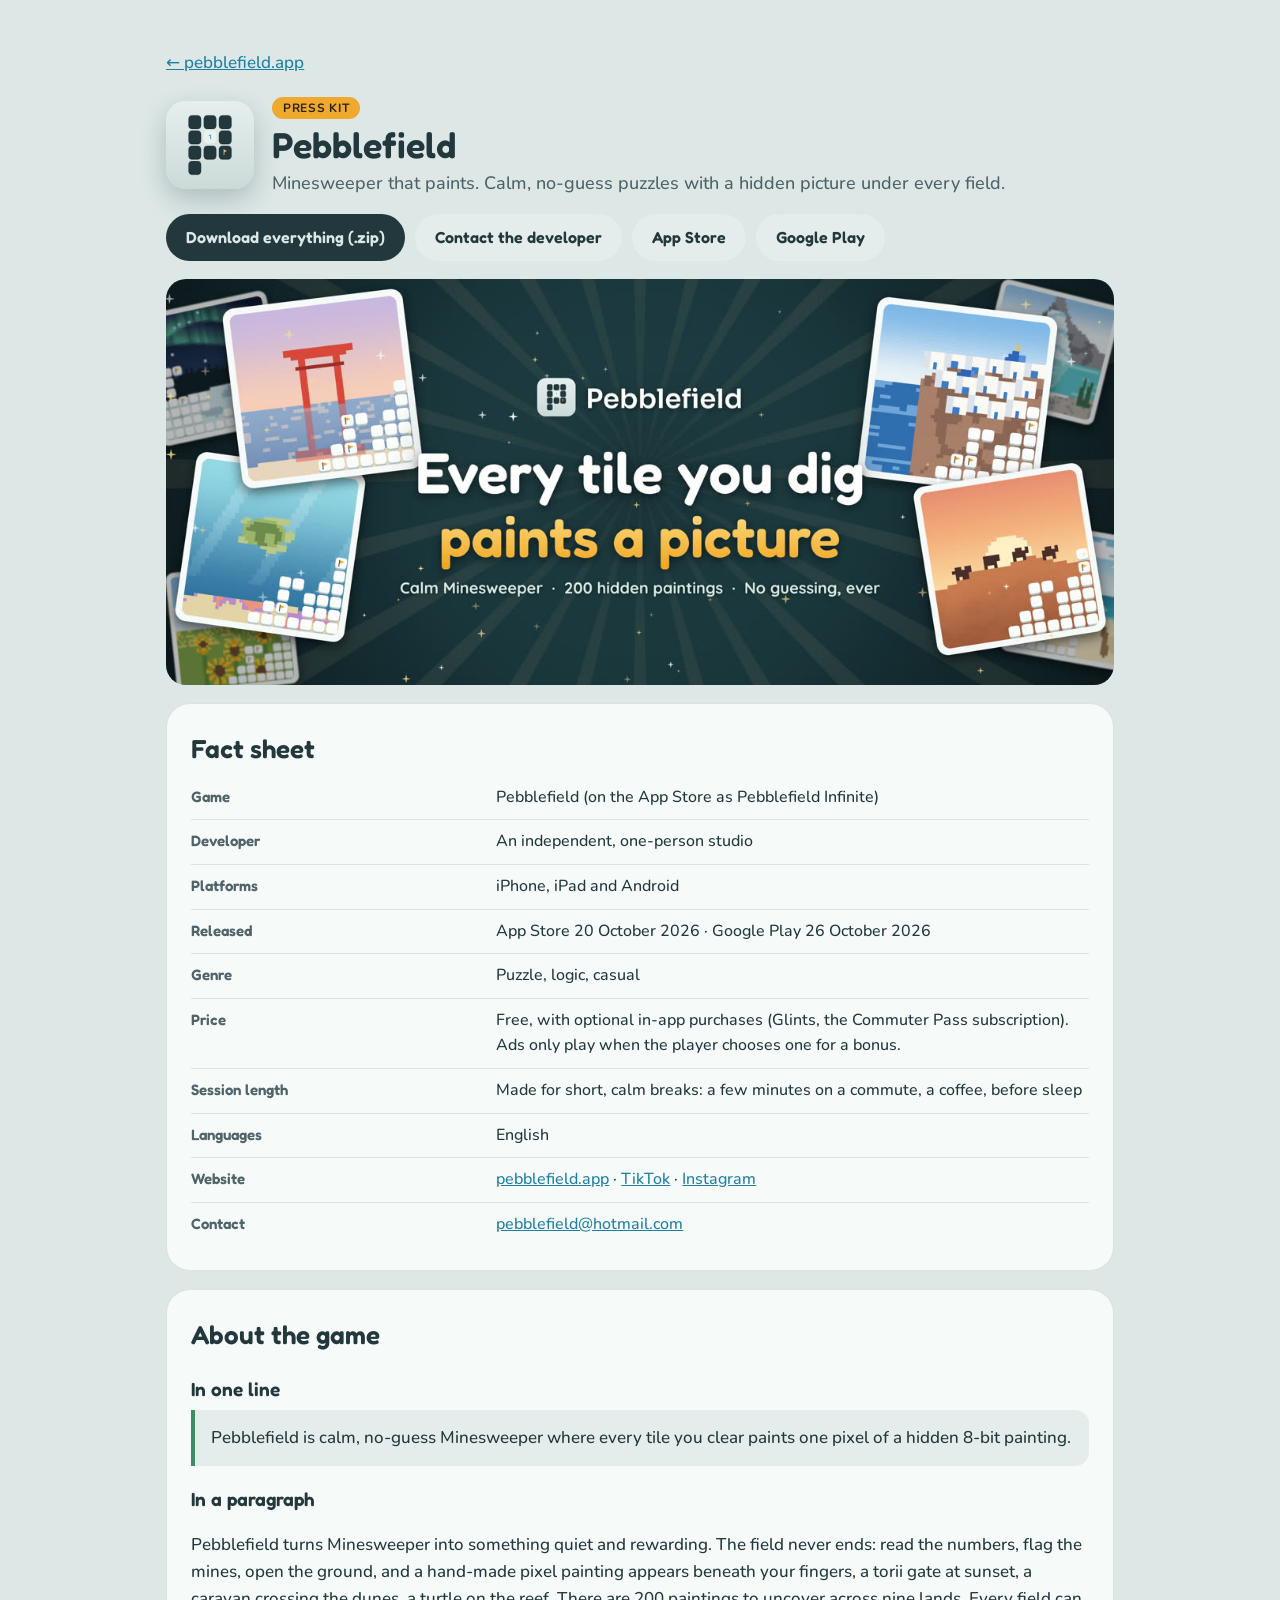
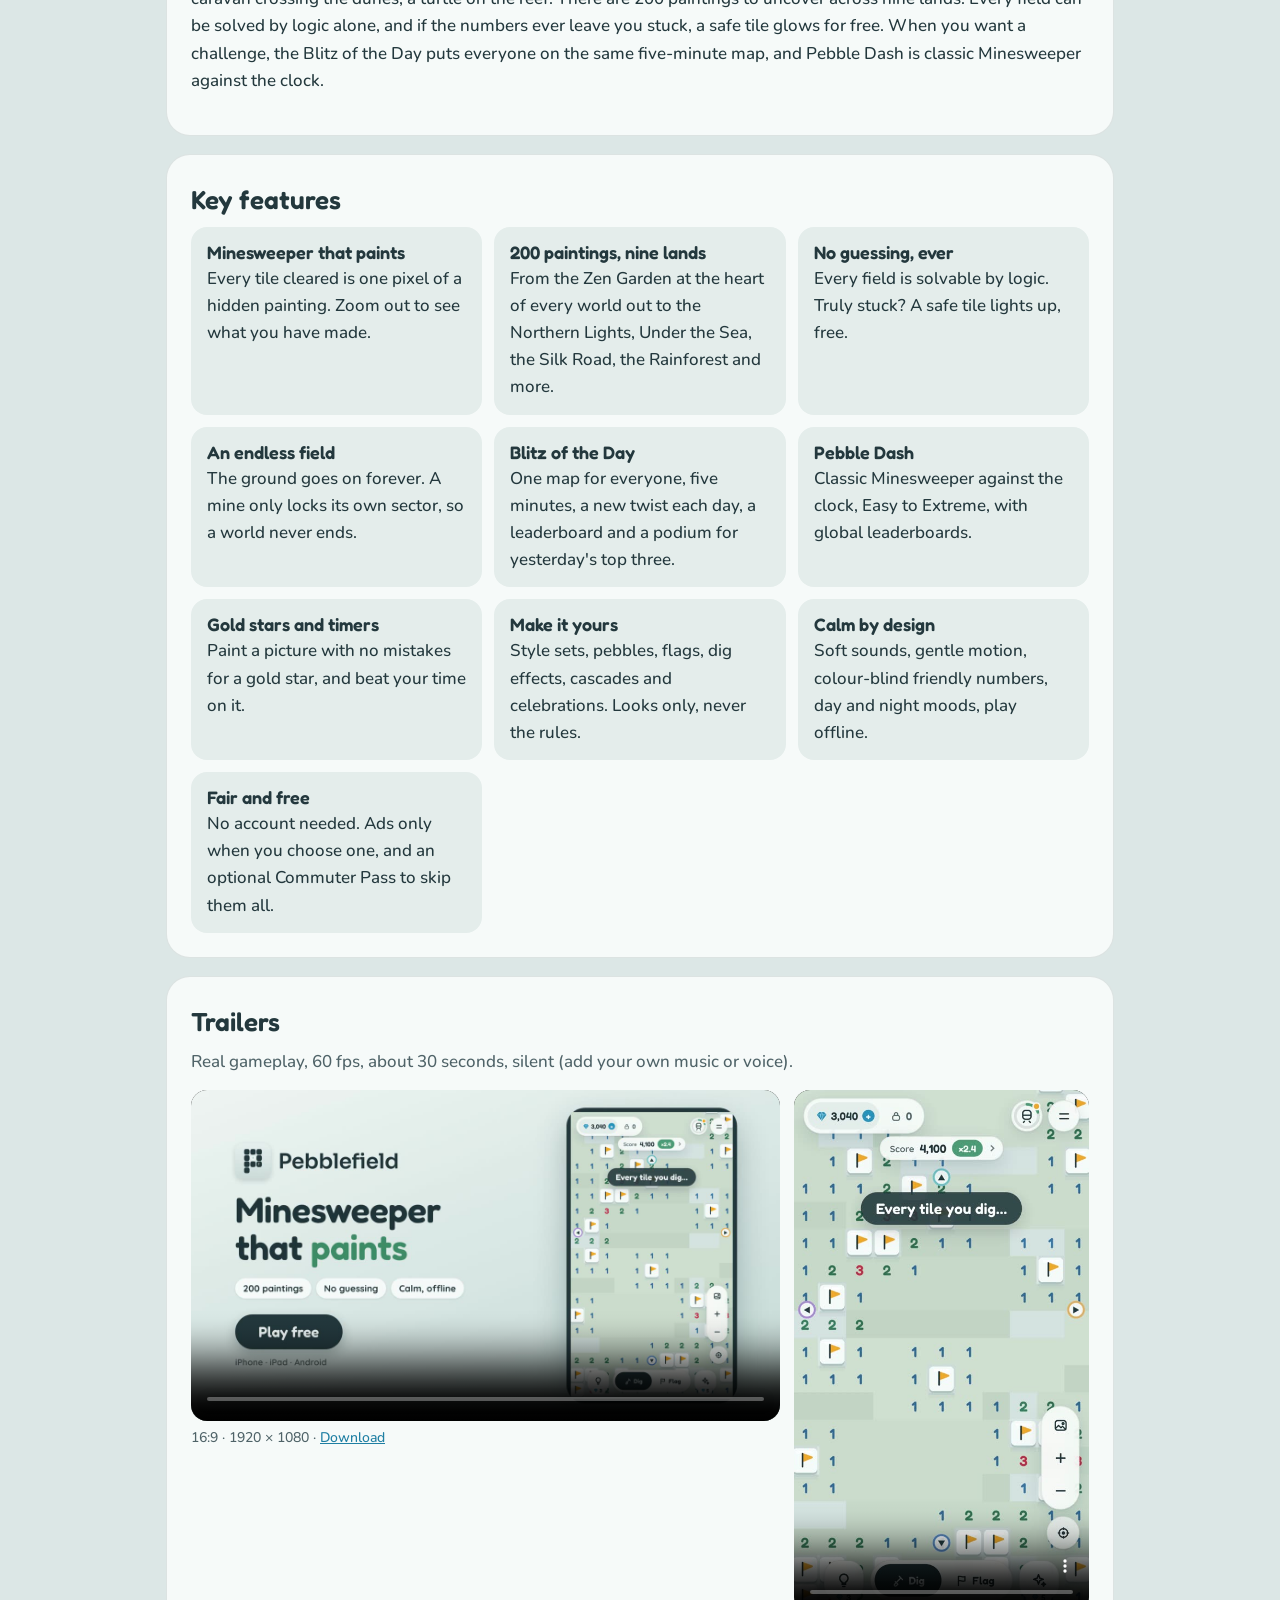
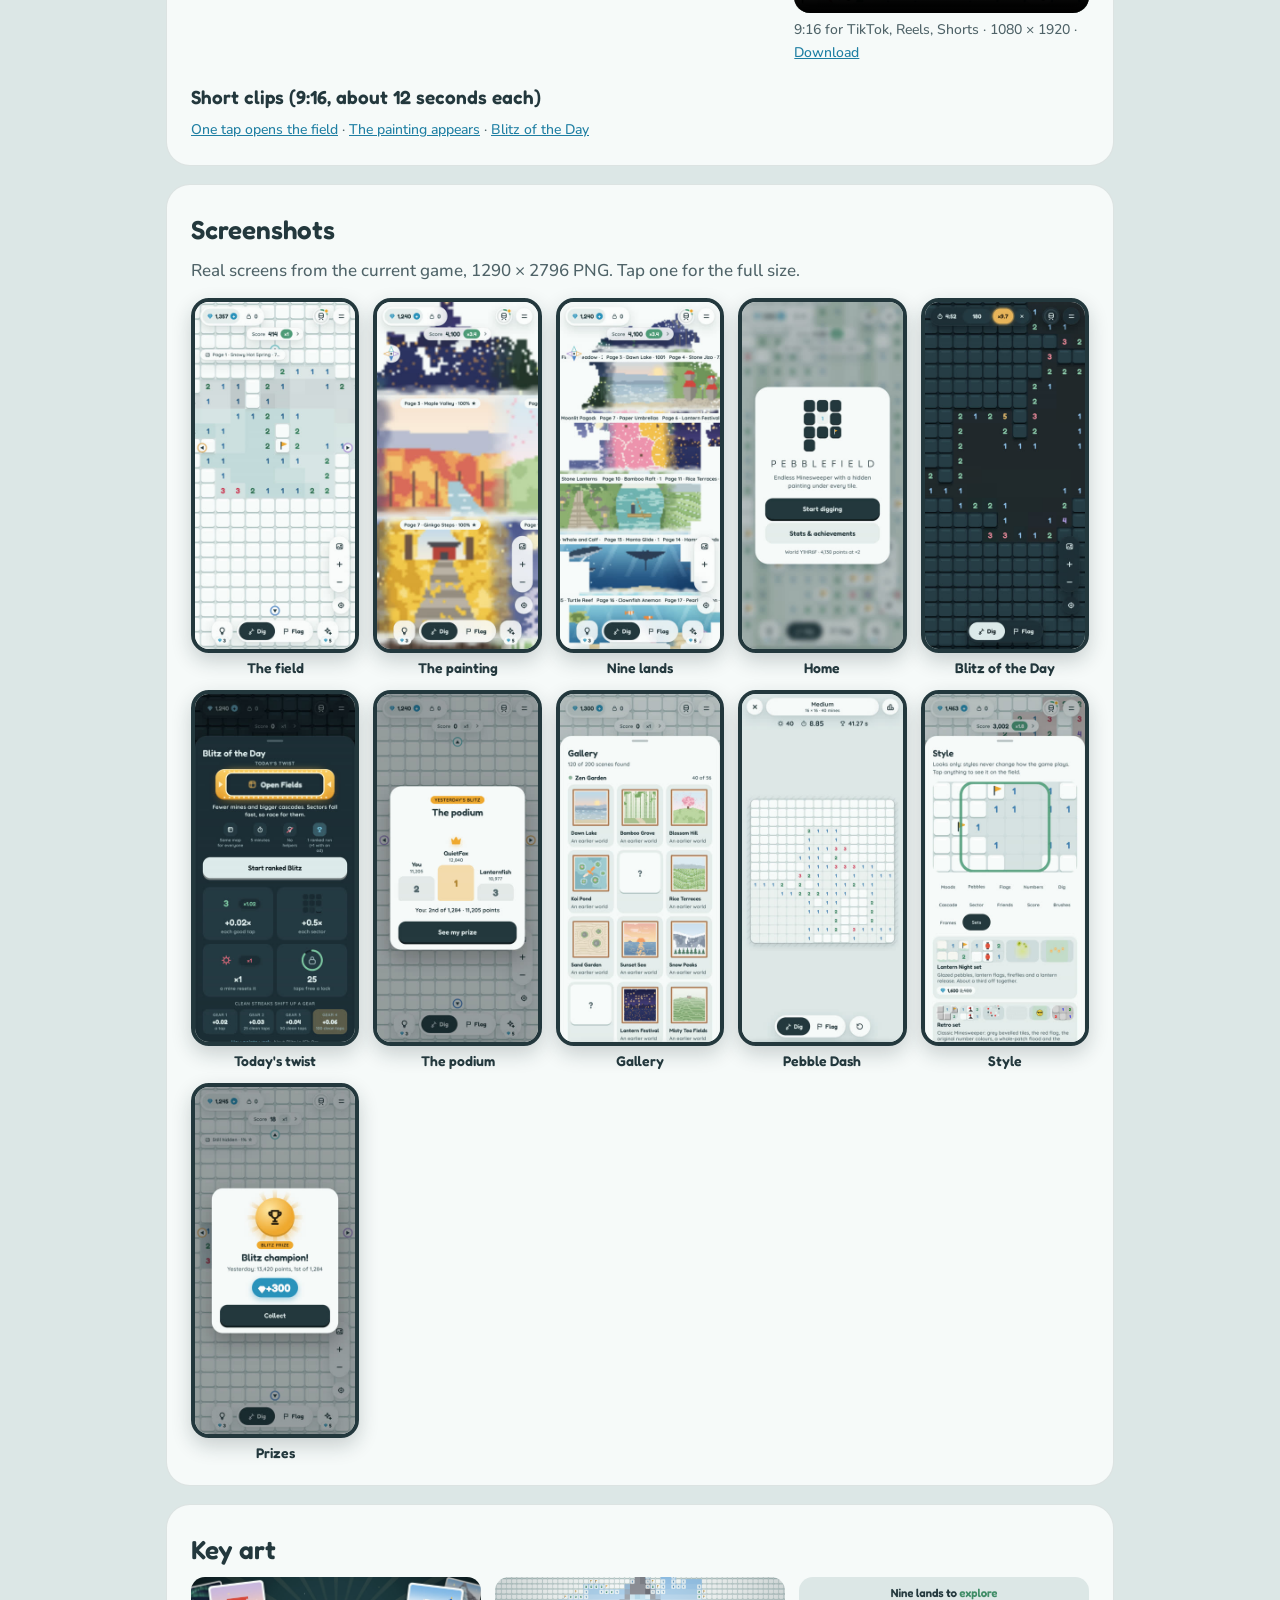
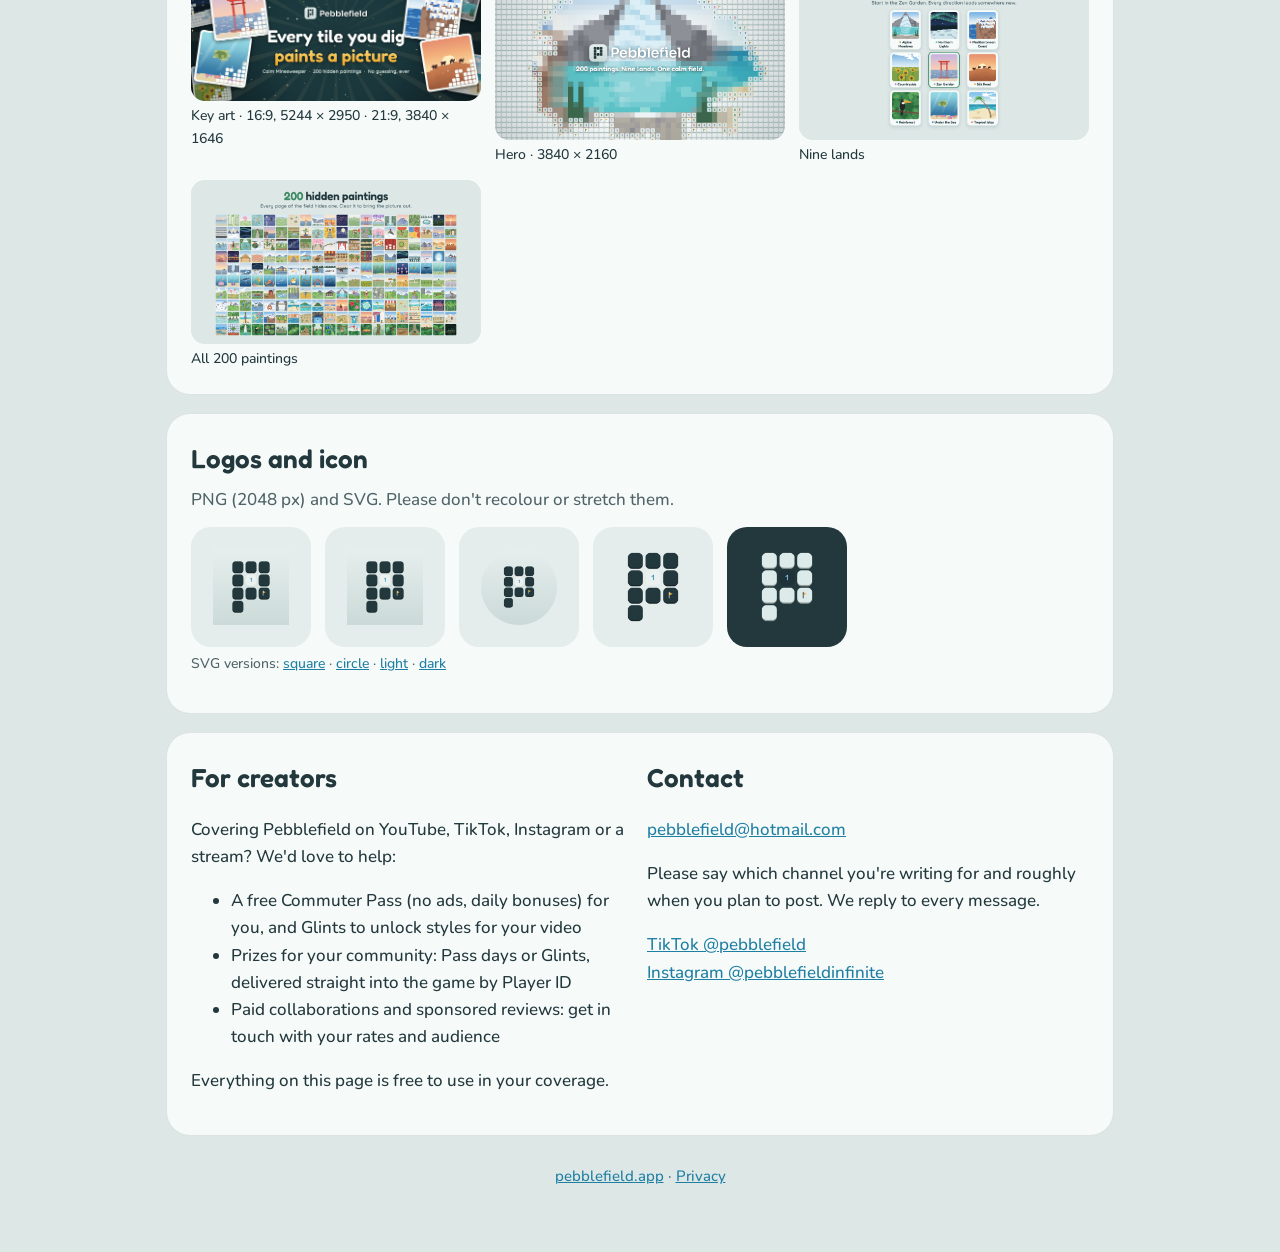
==== press/index.html @ c25037a8 "Press kit page at /press: facts, features, trailers, screenshots, key art, logos, zip Co-Authored-By" ====
<!doctype html>
<html lang="en">
<head>
<meta charset="utf-8">
<meta name="viewport" content="width=device-width, initial-scale=1">
<title>Pebblefield press kit</title>
<meta name="description" content="Press kit for Pebblefield: calm, no-guess Minesweeper that paints a hidden picture. Trailers, screenshots, key art, logos, facts and contact for press, creators and collaborations.">
<link rel="icon" type="image/svg+xml" href="../icon.svg">
<link rel="stylesheet" href="../fonts/fonts.css">
<!-- The press kit (owner, 2026-11-03: "a media pitch kit for requesting collabs or paid advertising reviews"). Every file
     here is free to use in coverage and creator videos. The screens and trailers come from the game repository's
     store/presskit.cjs and store/ads.cjs; the pitch messages to send creators are in the game repository,
     docs/marketing/06-PITCH-KIT.md. -->
<style>
  :root{ --bg:#DCE7E6; --card:#F6FAF9; --ink:#23383D; --muted:#4F6368; --line:rgba(35,56,61,.12); --link:#1F7FA3; --chip:#E4EDEB; --flag:#EFA92E; --sage:#3E8C66; }
  @media (prefers-color-scheme: dark){ :root{ --bg:#0F1A20; --card:#1C2E35; --ink:#DCEBEA; --muted:#A3B8BC; --line:rgba(220,235,234,.12); --link:#7CCFEA; --chip:#243A42; --flag:#E8B55A; --sage:#7FC9A2; } }
  *{ box-sizing:border-box }
  body{ margin:0; background:var(--bg); color:var(--ink); font:500 17px/1.6 Nunito, ui-rounded, -apple-system, system-ui, sans-serif; }
  main{ max-width:980px; margin:0 auto; padding:32px 16px 64px; }
  a{ color:var(--link); }
  h1, h2, h3, .btn, th{ font-family:Fredoka, ui-rounded, system-ui, sans-serif; font-weight:600; }
  h2{ font-size:26px; margin:0 0 6px; } h3{ font-size:19px; margin:18px 0 6px; }
  .sub{ color:var(--muted); margin:0 0 14px; }
  .card{ background:var(--card); border:1px solid var(--line); border-radius:24px; padding:24px; margin-top:18px; }
  .top{ display:flex; align-items:center; gap:18px; flex-wrap:wrap; }
  .top img{ width:88px; height:88px; border-radius:22.5%; box-shadow:0 10px 26px rgba(20,40,45,.22); }
  .top h1{ margin:0; font-size:36px; line-height:1.1; }
  .top p{ margin:4px 0 0; color:var(--muted); font-size:18px; }
  .tag{ display:inline-block; padding:3px 11px; border-radius:99px; background:var(--flag); color:#2A2110; font:700 12px Nunito, sans-serif; letter-spacing:.06em; text-transform:uppercase; margin-bottom:6px; }
  .btns{ display:flex; flex-wrap:wrap; gap:10px; margin-top:16px; }
  .btn{ display:inline-flex; align-items:center; gap:8px; padding:11px 20px; border-radius:99px; background:var(--ink); color:var(--bg); text-decoration:none; font-size:16px; }
  .btn.alt{ background:var(--chip); color:var(--ink); }
  .btn:hover{ filter:brightness(1.1); }
  .hero{ display:block; width:100%; height:auto; border-radius:20px; margin-top:18px; }
  table{ width:100%; border-collapse:collapse; font-size:16px; }
  th{ text-align:left; width:34%; padding:9px 12px 9px 0; vertical-align:top; color:var(--muted); font-size:15px; }
  td{ padding:9px 0; border-top:1px solid var(--line); } tr:first-child td, tr:first-child th{ border-top:0; } th{ border-top:1px solid var(--line); }
  ul.feat{ list-style:none; padding:0; margin:0; display:grid; grid-template-columns:repeat(auto-fill, minmax(260px, 1fr)); gap:12px; }
  ul.feat li{ background:var(--chip); border-radius:16px; padding:14px 16px; }
  ul.feat b{ display:block; font:600 18px Fredoka, ui-rounded, system-ui, sans-serif; margin-bottom:2px; }
  .vids{ display:grid; grid-template-columns:2fr 1fr; gap:14px; align-items:start; }
  @media (max-width:700px){ .vids{ grid-template-columns:1fr; } }
  video{ width:100%; border-radius:16px; background:#000; display:block; }
  .dl{ font-size:14px; margin-top:6px; color:var(--muted); }
  .grid{ display:grid; grid-template-columns:repeat(auto-fill, minmax(150px, 1fr)); gap:14px; }
  .grid a{ text-decoration:none; color:var(--ink); }
  .grid img{ width:100%; display:block; border-radius:18px; border:4px solid var(--ink); box-shadow:0 8px 20px rgba(20,40,45,.2); }
  .grid span{ display:block; text-align:center; font:600 14px Fredoka, sans-serif; margin-top:6px; }
  .art{ display:grid; grid-template-columns:repeat(auto-fill, minmax(280px, 1fr)); gap:14px; }
  .art a{ text-decoration:none; color:var(--ink); } .art img{ width:100%; border-radius:14px; display:block; }
  .art span{ display:block; font-size:14px; margin-top:4px; }
  .logos{ display:flex; flex-wrap:wrap; gap:14px; }
  .logos a{ display:grid; place-items:center; width:120px; height:120px; border-radius:20px; background:var(--chip); text-decoration:none; }
  .logos a.dark{ background:#23383D; } .logos img{ width:76px; height:76px; object-fit:contain; }
  .two{ display:grid; grid-template-columns:1fr 1fr; gap:14px; } @media (max-width:700px){ .two{ grid-template-columns:1fr; } }
  blockquote{ margin:0; padding:14px 16px; border-left:4px solid var(--sage); background:var(--chip); border-radius:0 14px 14px 0; }
  footer{ text-align:center; color:var(--muted); font-size:15px; margin-top:28px; }
</style>
</head>
<body>
<main>
  <p><a href="../">← pebblefield.app</a></p>

  <section class="top">
    <img src="logo/app-icon-1024.png" alt="Pebblefield app icon">
    <div><span class="tag">Press kit</span><h1>Pebblefield</h1><p>Minesweeper that paints. Calm, no-guess puzzles with a hidden picture under every field.</p></div>
  </section>
  <div class="btns">
    <a class="btn" href="pebblefield-press-kit.zip" download>Download everything (.zip)</a>
    <a class="btn alt" href="mailto:pebblefield@hotmail.com?subject=Pebblefield%20press%20%2F%20collab">Contact the developer</a>
    <a class="btn alt" href="https://apps.apple.com/app/id6817978780">App Store</a>
    <a class="btn alt" href="https://play.google.com/store/apps/details?id=com.pebbleadmin.pebblefield">Google Play</a>
  </div>
  <img class="hero" src="thumbs/header.jpg" alt="Every tile you dig paints a picture: Pebblefield key art with eight of its paintings">

  <section class="card">
    <h2>Fact sheet</h2>
    <table>
      <tr><th>Game</th><td>Pebblefield (on the App Store as Pebblefield Infinite)</td></tr>
      <tr><th>Developer</th><td>An independent, one-person studio</td></tr>
      <tr><th>Platforms</th><td>iPhone, iPad and Android</td></tr>
      <tr><th>Released</th><td>App Store 20 October 2026 · Google Play 26 October 2026</td></tr>
      <tr><th>Genre</th><td>Puzzle, logic, casual</td></tr>
      <tr><th>Price</th><td>Free, with optional in-app purchases (Glints, the Commuter Pass subscription). Ads only play when the player chooses one for a bonus.</td></tr>
      <tr><th>Session length</th><td>Made for short, calm breaks: a few minutes on a commute, a coffee, before sleep</td></tr>
      <tr><th>Languages</th><td>English</td></tr>
      <tr><th>Website</th><td><a href="https://pebblefield.app/">pebblefield.app</a> · <a href="https://www.tiktok.com/@pebblefield">TikTok</a> · <a href="https://www.instagram.com/pebblefieldinfinite/">Instagram</a></td></tr>
      <tr><th>Contact</th><td><a href="mailto:pebblefield@hotmail.com">pebblefield@hotmail.com</a></td></tr>
    </table>
  </section>

  <section class="card">
    <h2>About the game</h2>
    <h3>In one line</h3>
    <blockquote>Pebblefield is calm, no-guess Minesweeper where every tile you clear paints one pixel of a hidden 8-bit painting.</blockquote>
    <h3>In a paragraph</h3>
    <p>Pebblefield turns Minesweeper into something quiet and rewarding. The field never ends: read the numbers, flag the mines, open the ground, and a hand-made pixel painting appears beneath your fingers, a torii gate at sunset, a caravan crossing the dunes, a turtle on the reef. There are 200 paintings to uncover across nine lands. Every field can be solved by logic alone, and if the numbers ever leave you stuck, a safe tile glows for free. When you want a challenge, the Blitz of the Day puts everyone on the same five-minute map, and Pebble Dash is classic Minesweeper against the clock.</p>
  </section>

  <section class="card">
    <h2>Key features</h2>
    <ul class="feat">
      <li><b>Minesweeper that paints</b>Every tile cleared is one pixel of a hidden painting. Zoom out to see what you have made.</li>
      <li><b>200 paintings, nine lands</b>From the Zen Garden at the heart of every world out to the Northern Lights, Under the Sea, the Silk Road, the Rainforest and more.</li>
      <li><b>No guessing, ever</b>Every field is solvable by logic. Truly stuck? A safe tile lights up, free.</li>
      <li><b>An endless field</b>The ground goes on forever. A mine only locks its own sector, so a world never ends.</li>
      <li><b>Blitz of the Day</b>One map for everyone, five minutes, a new twist each day, a leaderboard and a podium for yesterday's top three.</li>
      <li><b>Pebble Dash</b>Classic Minesweeper against the clock, Easy to Extreme, with global leaderboards.</li>
      <li><b>Gold stars and timers</b>Paint a picture with no mistakes for a gold star, and beat your time on it.</li>
      <li><b>Make it yours</b>Style sets, pebbles, flags, dig effects, cascades and celebrations. Looks only, never the rules.</li>
      <li><b>Calm by design</b>Soft sounds, gentle motion, colour-blind friendly numbers, day and night moods, play offline.</li>
      <li><b>Fair and free</b>No account needed. Ads only when you choose one, and an optional Commuter Pass to skip them all.</li>
    </ul>
  </section>

  <section class="card">
    <h2>Trailers</h2>
    <p class="sub">Real gameplay, 60 fps, about 30 seconds, silent (add your own music or voice).</p>
    <div class="vids">
      <div><video src="video/pebblefield-trailer-wide.mp4" poster="thumbs/trailer-poster.jpg" controls playsinline preload="none"></video>
        <div class="dl">16:9 · 1920 × 1080 · <a href="video/pebblefield-trailer-wide.mp4" download>Download</a></div></div>
      <div><video src="video/pebblefield-trailer.mp4" poster="thumbs/trailer-v-poster.jpg" controls playsinline preload="none"></video>
        <div class="dl">9:16 for TikTok, Reels, Shorts · 1080 × 1920 · <a href="video/pebblefield-trailer.mp4" download>Download</a></div></div>
    </div>
    <h3>Short clips (9:16, about 12 seconds each)</h3>
    <p class="dl" style="margin:0"><a href="video/pebblefield-cascade.mp4" download>One tap opens the field</a> · <a href="video/pebblefield-painting.mp4" download>The painting appears</a> · <a href="video/pebblefield-blitz.mp4" download>Blitz of the Day</a></p>
  </section>

  <section class="card">
    <h2>Screenshots</h2>
    <p class="sub">Real screens from the current game, 1290 × 2796 PNG. Tap one for the full size.</p>
    <div class="grid">
      <a href="screens/01-field.png" download><img src="thumbs/01-field.jpg" alt="The field mid-game" loading="lazy"><span>The field</span></a>
      <a href="screens/02-painting.png" download><img src="thumbs/02-painting.jpg" alt="Zoomed out: the painting" loading="lazy"><span>The painting</span></a>
      <a href="screens/03-lands.png" download><img src="thumbs/03-lands.jpg" alt="Many paintings across the lands" loading="lazy"><span>Nine lands</span></a>
      <a href="screens/04-home.png" download><img src="thumbs/04-home.jpg" alt="The home screen" loading="lazy"><span>Home</span></a>
      <a href="screens/05-blitz.png" download><img src="thumbs/05-blitz.jpg" alt="Blitz of the Day at night" loading="lazy"><span>Blitz of the Day</span></a>
      <a href="screens/06-twist.png" download><img src="thumbs/06-twist.jpg" alt="The daily twist" loading="lazy"><span>Today's twist</span></a>
      <a href="screens/07-podium.png" download><img src="thumbs/07-podium.jpg" alt="Yesterday's podium" loading="lazy"><span>The podium</span></a>
      <a href="screens/08-gallery.png" download><img src="thumbs/08-gallery.jpg" alt="The gallery" loading="lazy"><span>Gallery</span></a>
      <a href="screens/09-dash.png" download><img src="thumbs/09-dash.jpg" alt="Pebble Dash" loading="lazy"><span>Pebble Dash</span></a>
      <a href="screens/10-style.png" download><img src="thumbs/10-style.jpg" alt="Style sets" loading="lazy"><span>Style</span></a>
      <a href="screens/11-gift.png" download><img src="thumbs/11-gift.jpg" alt="A Blitz prize" loading="lazy"><span>Prizes</span></a>
    </div>
  </section>

  <section class="card">
    <h2>Key art</h2>
    <div class="art">
      <div><a href="art/header-5244x2950.png" download><img src="thumbs/header.jpg" alt="Key art" loading="lazy"></a><span>Key art · <a href="art/header-5244x2950.png" download>16:9, 5244 × 2950</a> · <a href="art/header-3840x1646.png" download>21:9, 3840 × 1646</a></span></div>
      <a href="art/hero-3840x2160.png" download><img src="art/hero-3840x2160.png" alt="Hero art" loading="lazy"><span>Hero · 3840 × 2160</span></a>
      <a href="art/nine-lands.png" download><img src="art/nine-lands.png" alt="Nine lands" loading="lazy"><span>Nine lands</span></a>
      <a href="art/200-paintings.png" download><img src="art/200-paintings.png" alt="All 200 paintings" loading="lazy"><span>All 200 paintings</span></a>
    </div>
  </section>

  <section class="card">
    <h2>Logos and icon</h2>
    <p class="sub">PNG (2048 px) and SVG. Please don't recolour or stretch them.</p>
    <div class="logos">
      <a href="logo/app-icon-1024.png" download title="App icon, 1024 px"><img src="logo/app-icon-1024.png" alt="App icon"></a>
      <a href="logo/pebblefield-logo-square.png" download title="Square"><img src="logo/pebblefield-logo-square.png" alt="Square logo"></a>
      <a href="logo/pebblefield-logo-circle.png" download title="Circle"><img src="logo/pebblefield-logo-circle.png" alt="Circle logo"></a>
      <a href="logo/pebblefield-logo-transparent.png" download title="For light backgrounds"><img src="logo/pebblefield-logo-transparent.png" alt="Logo for light backgrounds"></a>
      <a class="dark" href="logo/pebblefield-logo-transparent-for-dark.png" download title="For dark backgrounds"><img src="logo/pebblefield-logo-transparent-for-dark.png" alt="Logo for dark backgrounds"></a>
    </div>
    <p class="dl">SVG versions: <a href="logo/pebblefield-logo-square.svg" download>square</a> · <a href="logo/pebblefield-logo-circle.svg" download>circle</a> · <a href="logo/pebblefield-logo-transparent.svg" download>light</a> · <a href="logo/pebblefield-logo-transparent-for-dark.svg" download>dark</a></p>
  </section>

  <section class="card two">
    <div><h2>For creators</h2>
      <p>Covering Pebblefield on YouTube, TikTok, Instagram or a stream? We'd love to help:</p>
      <ul>
        <li>A free Commuter Pass (no ads, daily bonuses) for you, and Glints to unlock styles for your video</li>
        <li>Prizes for your community: Pass days or Glints, delivered straight into the game by Player ID</li>
        <li>Paid collaborations and sponsored reviews: get in touch with your rates and audience</li>
      </ul>
      <p>Everything on this page is free to use in your coverage.</p></div>
    <div><h2>Contact</h2>
      <p><a href="mailto:pebblefield@hotmail.com?subject=Pebblefield%20press%20%2F%20collab">pebblefield@hotmail.com</a></p>
      <p>Please say which channel you're writing for and roughly when you plan to post. We reply to every message.</p>
      <p><a href="https://www.tiktok.com/@pebblefield">TikTok @pebblefield</a><br><a href="https://www.instagram.com/pebblefieldinfinite/">Instagram @pebblefieldinfinite</a></p></div>
  </section>

  <footer><a href="../">pebblefield.app</a> · <a href="../privacy.html">Privacy</a></footer>
</main>
<!-- Cloudflare Web Analytics (owner, 2026-11-02): visit counts with no cookies and nothing personal kept -->
<script type='module' src='https://static.cloudflareinsights.com/beacon.min.js' data-cf-beacon='{"token": "e2d4162d331c40efa3f43cd73ddec958"}'></script>
</body>
</html>
---- fonts/fonts.css ----
/* The game's own fonts, served from this site (no Google Fonts requests). All three are SIL Open Font License 1.1. */
@font-face{ font-family:Fredoka; font-weight:600; font-display:swap; src:url(fredoka-latin-600-normal.woff2) format('woff2'); }
@font-face{ font-family:Fredoka; font-weight:700; font-display:swap; src:url(fredoka-latin-700-normal.woff2) format('woff2'); }
@font-face{ font-family:Nunito; font-weight:500; font-display:swap; src:url(nunito-latin-500-normal.woff2) format('woff2'); }
@font-face{ font-family:Nunito; font-weight:700; font-display:swap; src:url(nunito-latin-700-normal.woff2) format('woff2'); }
@font-face{ font-family:Nunito; font-weight:800; font-display:swap; src:url(nunito-latin-800-normal.woff2) format('woff2'); }
@font-face{ font-family:Sora; font-weight:300; font-display:swap; src:url(sora-latin-300-normal.woff2) format('woff2'); }
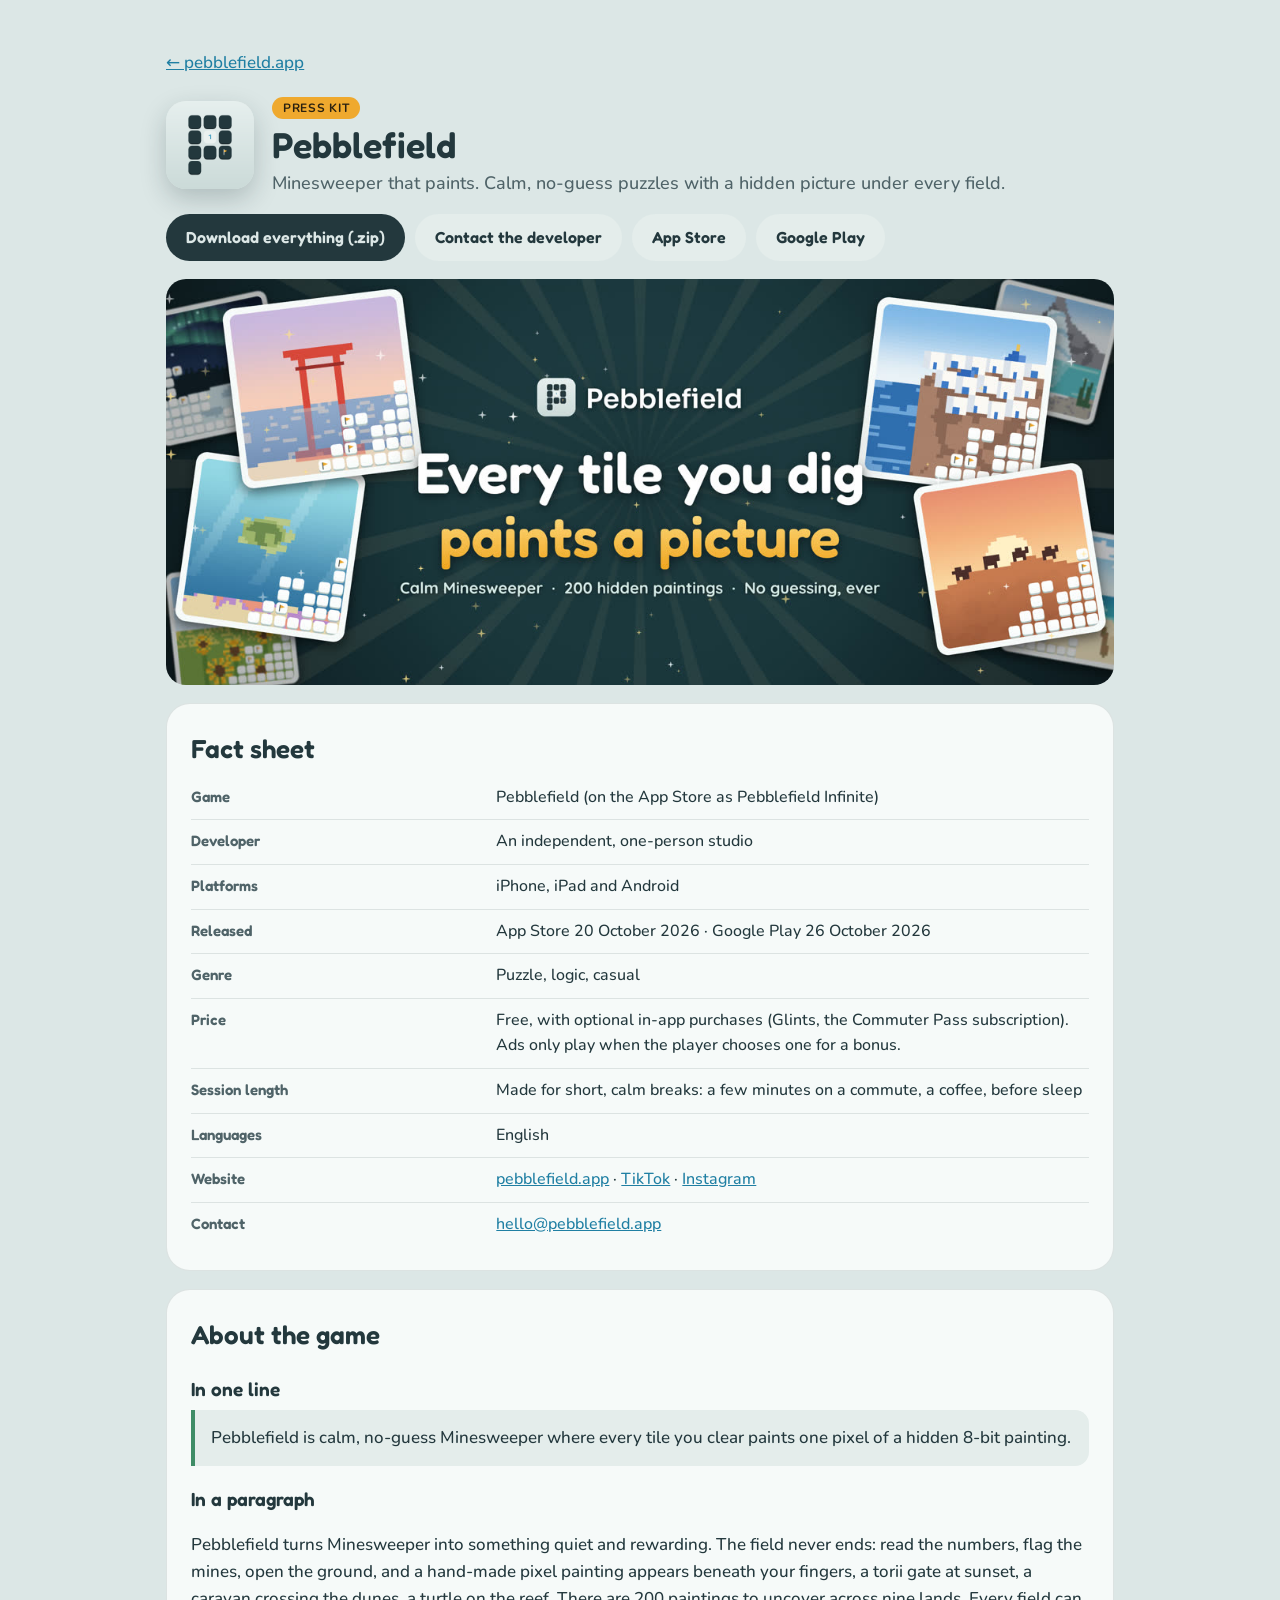
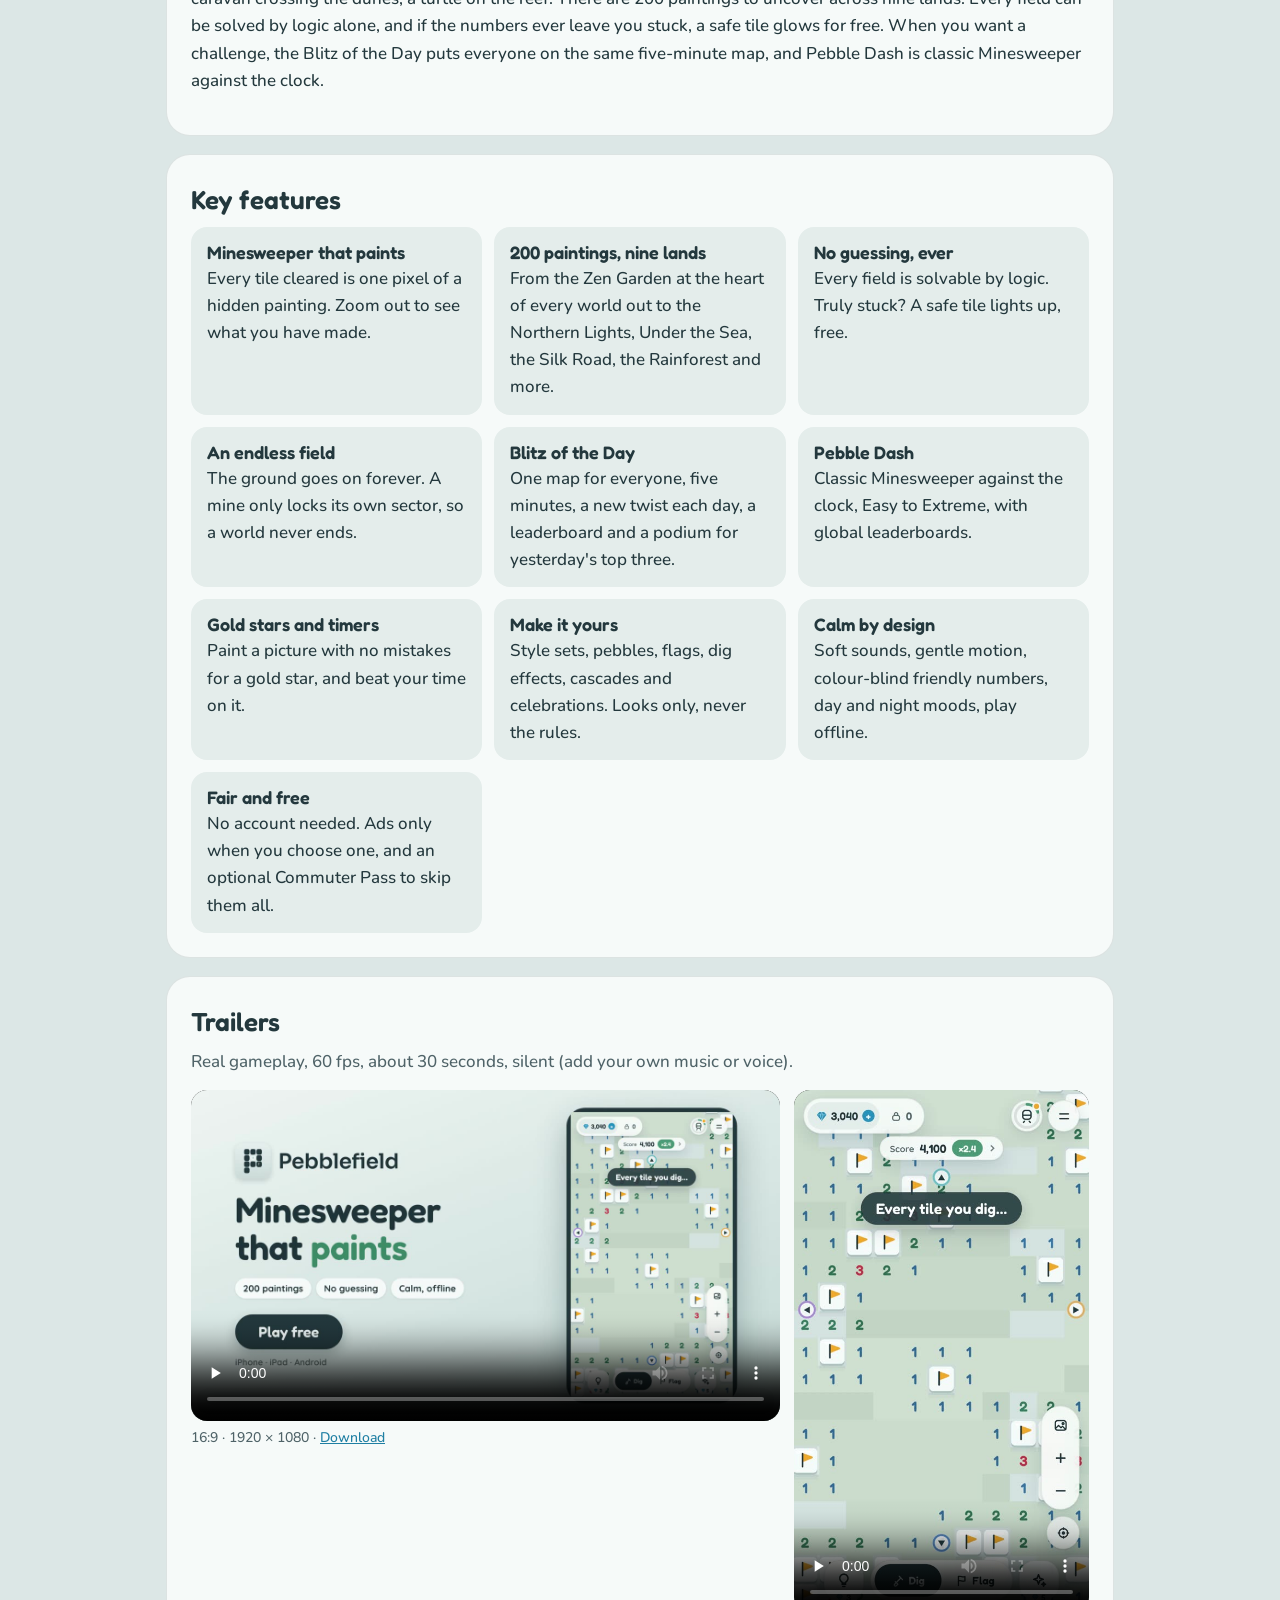
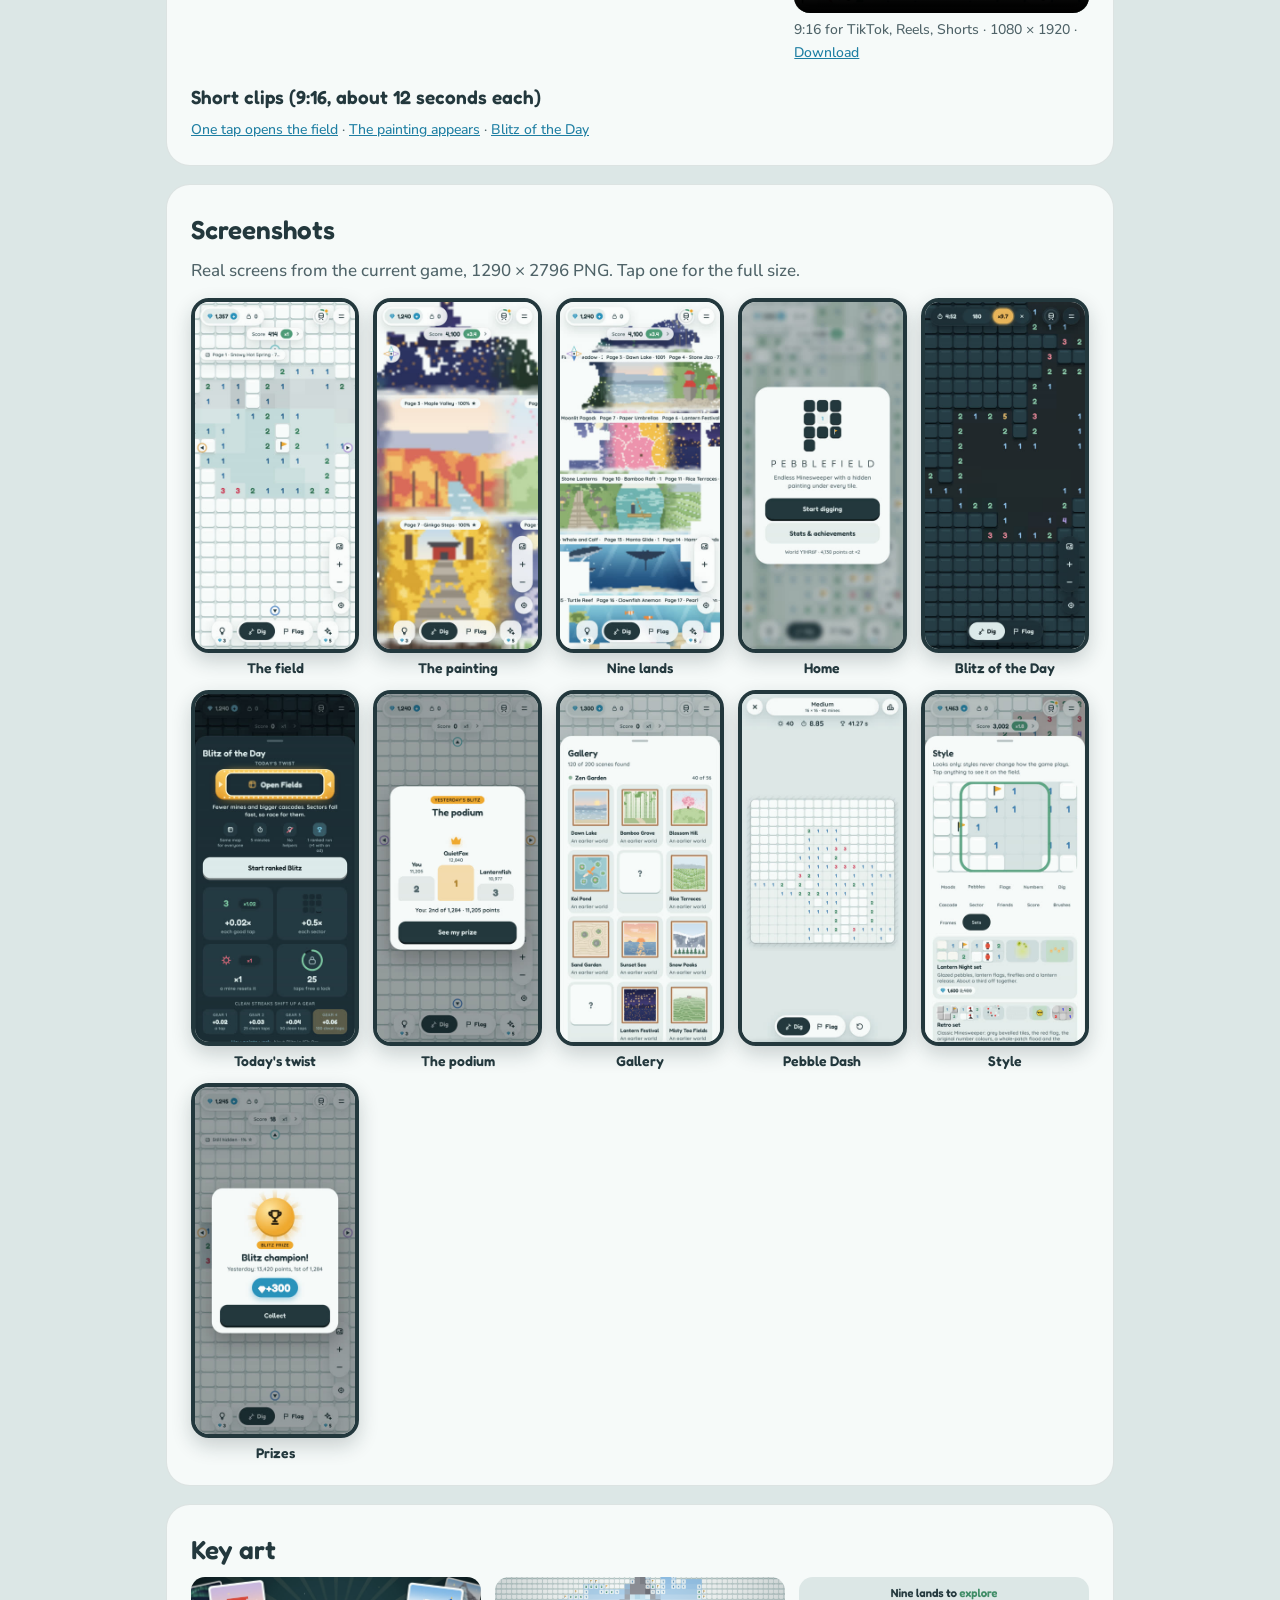
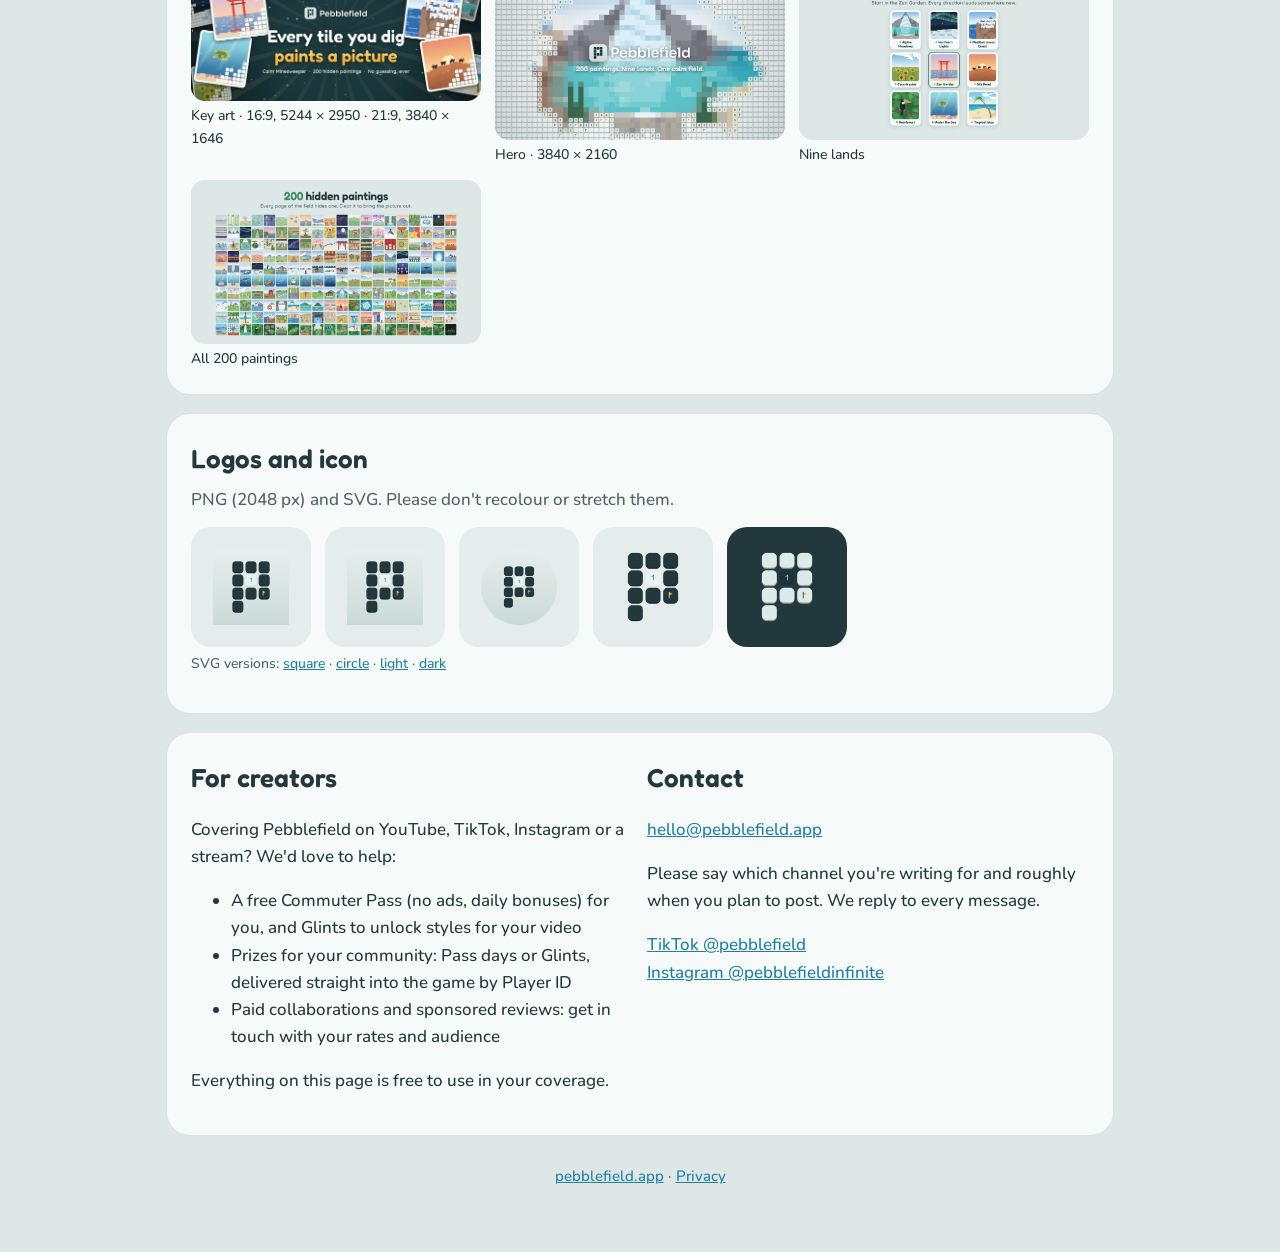
==== commit 8eedd6fd: "Contact: support@pebblefield.app on the FAQ and privacy policy, hello@pebblefield.app in the press k" ====
--- a/press/index.html
+++ b/press/index.html
@@ -67,7 +67,7 @@
   </section>
   <div class="btns">
     <a class="btn" href="pebblefield-press-kit.zip" download>Download everything (.zip)</a>
-    <a class="btn alt" href="mailto:pebblefield@hotmail.com?subject=Pebblefield%20press%20%2F%20collab">Contact the developer</a>
+    <a class="btn alt" href="mailto:hello@pebblefield.app?subject=Pebblefield%20press%20%2F%20collab">Contact the developer</a>
     <a class="btn alt" href="https://apps.apple.com/app/id6817978780">App Store</a>
     <a class="btn alt" href="https://play.google.com/store/apps/details?id=com.pebbleadmin.pebblefield">Google Play</a>
   </div>
@@ -85,7 +85,7 @@
       <tr><th>Session length</th><td>Made for short, calm breaks: a few minutes on a commute, a coffee, before sleep</td></tr>
       <tr><th>Languages</th><td>English</td></tr>
       <tr><th>Website</th><td><a href="https://pebblefield.app/">pebblefield.app</a> · <a href="https://www.tiktok.com/@pebblefield">TikTok</a> · <a href="https://www.instagram.com/pebblefieldinfinite/">Instagram</a></td></tr>
-      <tr><th>Contact</th><td><a href="mailto:pebblefield@hotmail.com">pebblefield@hotmail.com</a></td></tr>
+      <tr><th>Contact</th><td><a href="mailto:hello@pebblefield.app">hello@pebblefield.app</a></td></tr>
     </table>
   </section>
 
@@ -177,7 +177,7 @@
       </ul>
       <p>Everything on this page is free to use in your coverage.</p></div>
     <div><h2>Contact</h2>
-      <p><a href="mailto:pebblefield@hotmail.com?subject=Pebblefield%20press%20%2F%20collab">pebblefield@hotmail.com</a></p>
+      <p><a href="mailto:hello@pebblefield.app?subject=Pebblefield%20press%20%2F%20collab">hello@pebblefield.app</a></p>
       <p>Please say which channel you're writing for and roughly when you plan to post. We reply to every message.</p>
       <p><a href="https://www.tiktok.com/@pebblefield">TikTok @pebblefield</a><br><a href="https://www.instagram.com/pebblefieldinfinite/">Instagram @pebblefieldinfinite</a></p></div>
   </section>
